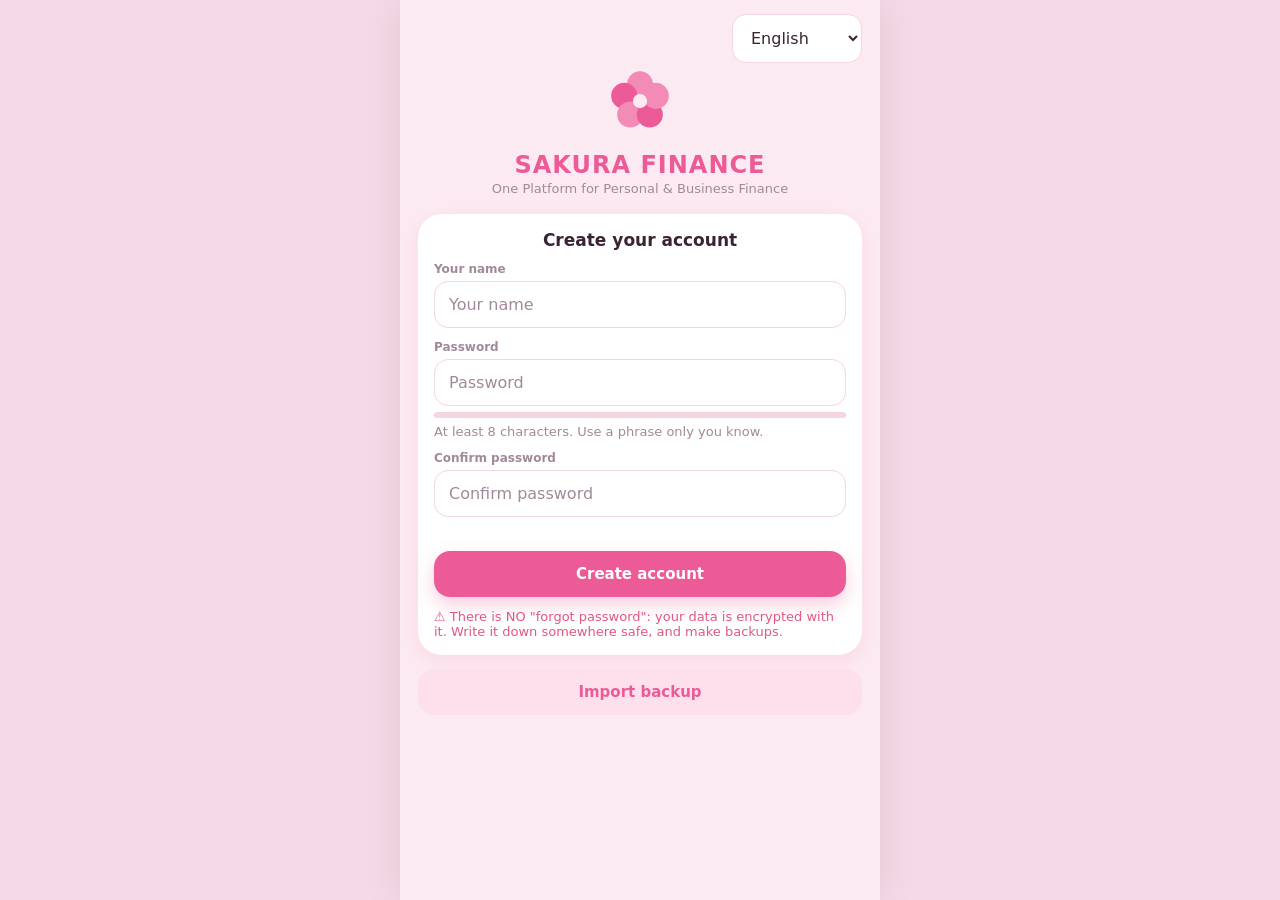
==== index.html @ 0fff2329 "Add files via upload" ====
<!doctype html>
<html lang="en">
<head>
<meta charset="utf-8">
<meta name="viewport" content="width=device-width, initial-scale=1, viewport-fit=cover">
<meta http-equiv="Content-Security-Policy" content="default-src 'none'; script-src 'self'; style-src 'self' 'unsafe-inline'; img-src 'self' data:; manifest-src 'self'; connect-src 'self'; base-uri 'none'; form-action 'none'">
<meta name="theme-color" content="#FDEAF2">
<meta name="referrer" content="no-referrer">
<link rel="manifest" href="manifest.webmanifest">
<link rel="icon" href="icon-192.png">
<link rel="apple-touch-icon" href="icon-192.png">
<title>Sakura Finance</title>
<link rel="stylesheet" href="style.css">
</head>
<body>
<div id="app" aria-live="polite"></div>
<noscript>Sakura Finance needs JavaScript.</noscript>
<script src="langs.js"></script>
<script src="app.js"></script>
</body>
</html>
---- style.css ----
:root{--peach:#FBE8CF;--bg:#FCEAF2;--card:#fff;--ink:#3A2433;--mute:#A08A99;--pink:#EC5B97;--pink2:#F28BB5;--pinkL:#FDE0EC;
--lav:#7F78C8;--lavL:#E2DFF5;--green:#3FA774;--red:#E2587F;--amber:#B97A12;--line:#F4D5E3;--sh:0 6px 20px rgba(236,91,151,.12);--outer:#F5D9E6;--hero1:#F28BB5;--hero2:#EC5B97;--onpink:#fff}
html[data-theme=midnight]{--peach:#2A1519;--bg:#0F0B0D;--card:#1B1518;--ink:#F6ECEF;--mute:#A08E94;--pink:#E5384F;--pink2:#FF6B7F;--pinkL:#2C1C21;--lav:#FF8FA3;--lavL:#3A2A2E;
--green:#3FC283;--red:#FF6478;--amber:#E9A33B;--line:#2E2226;--sh:0 6px 20px rgba(0,0,0,.5);--outer:#050304;--hero1:#E5384F;--hero2:#6E1022}
*{box-sizing:border-box;-webkit-tap-highlight-color:transparent}
html,body{margin:0;height:100%;background:var(--outer);color:var(--ink);font-family:system-ui,-apple-system,"Segoe UI",Roboto,sans-serif}
#app{max-width:480px;height:100%;margin:0 auto;background:var(--bg);position:relative;overflow:hidden;
box-shadow:0 0 40px rgba(0,0,0,.08)}
.screen{position:absolute;inset:0;display:flex;flex-direction:column}
.scroll{flex:1;overflow-y:auto;padding:14px 18px 110px;-webkit-overflow-scrolling:touch}
.center{justify-content:center;align-items:center;padding:28px;text-align:center}
h1{font-size:24px;margin:6px 0}h2{font-size:17px;margin:0}h3{font-size:14px;margin:0;color:var(--mute);font-weight:600}
.logo{width:76px;height:76px}
.brand{color:var(--pink);font-weight:800;letter-spacing:1px;font-size:24px;margin:8px 0 2px}
.sub{color:var(--mute);font-size:13px;margin:0 0 18px}
.card{background:var(--card);border-radius:22px;padding:16px;box-shadow:var(--sh);margin-bottom:14px}
.hero{background:linear-gradient(135deg,var(--hero1),var(--hero2));color:#fff;border-radius:26px;padding:20px;margin-bottom:14px;
box-shadow:0 10px 26px rgba(236,91,151,.35)}
.hero small{opacity:.9}.hero .big{font-size:34px;font-weight:800;margin:6px 0 10px}
.chips{display:flex;gap:8px;flex-wrap:wrap}
.chip{background:rgba(255,255,255,.22);border-radius:14px;padding:6px 12px;font-size:12px;font-weight:600}
.row{display:flex;align-items:center;gap:10px}.sp{flex:1}
.top{display:flex;align-items:center;gap:10px;padding:14px 18px 4px}
.avatar{width:40px;height:40px;border-radius:50%;background:var(--pinkL);color:var(--pink);display:grid;place-items:center;font-weight:800;border:2px solid var(--card);box-shadow:var(--sh)}
.pill{background:var(--card);border:1.5px solid var(--ink);border-radius:20px;padding:6px 14px;font-size:13px;font-weight:600}
.mode{display:flex;background:var(--card);border-radius:18px;padding:3px;box-shadow:var(--sh)}
.mode button{border:0;background:none;padding:6px 9px;border-radius:15px;font-size:12px;font-weight:700;color:var(--mute)}
.mode button.on{background:var(--pink);color:#fff}
button{font:inherit;cursor:pointer}
.btn{border:0;background:var(--pink);color:#fff;border-radius:16px;padding:14px 18px;font-weight:700;font-size:15px;width:100%;box-shadow:0 8px 18px rgba(236,91,151,.3)}
.btn.soft{background:var(--pinkL);color:var(--pink);box-shadow:none}
.btn.danger{background:var(--pinkL);color:var(--red);box-shadow:none}
.btn.small{width:auto;padding:8px 14px;font-size:13px;border-radius:12px}
.btn:disabled{opacity:.5}
input,select{width:100%;border:1.5px solid var(--line);background:var(--card);border-radius:14px;padding:13px 14px;font:inherit;color:var(--ink);outline:none}
input:focus,select:focus{border-color:var(--pink)}
label{display:block;font-size:12px;color:var(--mute);font-weight:600;margin:12px 0 5px;text-align:left}
.err{color:var(--red);font-size:13px;min-height:18px;margin:8px 0}
.ok{color:var(--green);font-size:13px}
.tabs{display:flex;gap:8px;margin:10px 0}
.tab{flex:1;border:0;border-radius:14px;padding:9px 6px;background:var(--card);color:var(--mute);font-weight:700;font-size:13px}
.tab.on{background:var(--pinkL);color:var(--pink)}
.list .it{display:flex;align-items:center;gap:12px;padding:11px 0;border-bottom:1px solid var(--line)}
.list .it:last-child{border:0}
.ic{width:42px;height:42px;border-radius:14px;background:var(--pinkL);display:grid;place-items:center;font-size:20px;flex:none}
.it .nm{font-weight:700;font-size:14px}.it .nt{font-size:12px;color:var(--mute)}
.pos{color:var(--green);font-weight:700}.neg{color:var(--red);font-weight:700}
.nav{position:absolute;left:0;right:0;bottom:0;height:78px;background:var(--card);border-radius:26px 26px 0 0;display:flex;align-items:center;
justify-content:space-around;box-shadow:0 -8px 24px rgba(236,91,151,.14);padding:0 6px calc(env(safe-area-inset-bottom)) }
.nav button{border:0;background:none;color:var(--mute);font-size:10px;font-weight:700;display:flex;flex-direction:column;align-items:center;gap:3px;min-width:56px}
.nav button svg{width:24px;height:24px}.nav button.on{color:var(--pink)}
.nav .fab{width:60px;height:60px;border-radius:50%;background:var(--pink);color:#fff;border:0;font-size:32px;line-height:1;margin-top:-34px;min-width:60px;box-shadow:0 10px 22px rgba(236,91,151,.45)}
.sheet-bg{position:absolute;inset:0;background:rgba(0,0,0,.55);display:flex;align-items:flex-end;z-index:20}
.sheet{background:var(--bg);width:100%;max-height:92%;overflow-y:auto;border-radius:28px 28px 0 0;padding:18px 18px 28px}
.grab{width:44px;height:5px;border-radius:3px;background:var(--line);margin:0 auto 12px}
.seg{display:flex;background:var(--card);border-radius:16px;padding:4px;margin-bottom:10px}
.seg button{flex:1;border:0;background:none;padding:10px;border-radius:12px;font-weight:700;color:var(--mute)}
.seg button.on{background:var(--pink);color:#fff}
.amount{font-size:34px;font-weight:800;text-align:center;border:0;background:none}
.cats{display:grid;grid-template-columns:repeat(4,1fr);gap:8px}
.cat{border:1.5px solid transparent;background:var(--card);border-radius:16px;padding:9px 2px;font-size:11px;font-weight:600;color:var(--ink);display:flex;flex-direction:column;align-items:center;gap:3px}
.cat span{font-size:21px}.cat.on{border-color:var(--pink);background:var(--pinkL)}
.bar{height:9px;border-radius:5px;background:var(--pinkL);overflow:hidden;margin-top:7px}
.bar i{display:block;height:100%;border-radius:5px;background:var(--pink)}
.bar.warn i{background:#E9A33B}.bar.over i{background:var(--red)}
.chat{display:flex;flex-direction:column;gap:8px}
.msg{max-width:84%;padding:10px 14px;border-radius:18px;font-size:14px;white-space:pre-wrap;line-height:1.4}
.msg.me{align-self:flex-end;background:var(--pink);color:#fff;border-bottom-right-radius:5px}
.msg.bot{align-self:flex-start;background:var(--card);border-bottom-left-radius:5px;box-shadow:var(--sh)}
.composer{position:absolute;left:0;right:0;bottom:78px;background:var(--bg);padding:8px 14px;display:flex;gap:8px}
.composer input{flex:1}.composer button{width:52px;border:0;border-radius:14px;background:var(--pink);color:#fff;font-weight:800}
.sugg{display:flex;gap:6px;overflow-x:auto;padding:4px 0 8px}.sugg button{white-space:nowrap;border:0;background:var(--card);border-radius:14px;padding:7px 12px;font-size:12px;font-weight:600;color:var(--pink)}
.kpis{display:grid;grid-template-columns:repeat(3,1fr);gap:8px;margin-bottom:14px}
.kpi{background:var(--card);border-radius:18px;padding:11px;box-shadow:var(--sh)}.kpi b{display:block;font-size:15px;margin-top:3px}
.modes{display:grid;gap:14px;width:100%;margin-top:6px}
.mcard{background:var(--pinkL);border:0;border-radius:22px;padding:22px;text-align:left;color:var(--ink);box-shadow:var(--sh)}
.mcard b{display:block;font-size:19px;margin:10px 0 4px}.mcard small{color:var(--pink);font-size:14px}
.set h3{margin:16px 0 6px}
.toggle{display:flex;justify-content:space-between;align-items:center;padding:10px 0}
.meter{height:6px;border-radius:3px;background:var(--line);margin-top:6px;overflow:hidden}.meter i{display:block;height:100%;width:0;background:var(--red);transition:.2s}
.hide{display:none}
svg text{font-family:inherit}

input::placeholder{color:var(--mute)}select option{background:var(--card);color:var(--ink)}
.btn.soft{color:var(--pink)}.pill{border-color:var(--ink);color:var(--ink)}
.theme{display:flex;gap:10px}.sw{flex:1;border:2px solid var(--line);border-radius:16px;padding:12px;background:var(--card);color:var(--ink);font-weight:700}.sw.on{border-color:var(--pink)}.sw i{display:block;height:26px;border-radius:9px;margin-bottom:6px}
.seg2{display:flex;gap:6px;margin:8px 0}.seg2 button{flex:1;border:0;border-radius:12px;padding:8px;background:var(--pinkL);color:var(--mute);font-weight:700;font-size:12px}.seg2 button.on{background:var(--pink);color:#fff}
textarea{width:100%;border:1.5px solid var(--line);background:var(--card);border-radius:14px;padding:12px;font:inherit;color:var(--ink);min-height:110px;outline:none;resize:vertical}
.det{display:flex;gap:8px;align-items:center;padding:10px 0;border-bottom:1px solid var(--line)}.det:last-child{border:0}.det input[type=checkbox]{width:20px;height:20px;flex:none}.det select{padding:6px;border-radius:10px;font-size:12px;width:112px;flex:none}
.tag{font-size:10px;background:var(--pinkL);color:var(--pink);border-radius:8px;padding:2px 7px;font-weight:700}

.modes .mcard{padding:16px 20px}.modes .mcard b{margin:4px 0 2px}.modes .mcard div{font-size:26px!important}
.mode{max-width:76%}
.composer .mic{background:var(--card,#fff);color:var(--pink);border:1.5px solid var(--pink);font-size:20px}
.composer .mic.on{background:var(--pink);color:#fff;animation:pulse 1s infinite}
@keyframes pulse{50%{opacity:.55}}

.top.warm{background:linear-gradient(180deg,var(--peach),transparent);padding-bottom:10px}
.pillwrap{display:flex;justify-content:center;gap:6px;align-items:center}
.pill{border:1.5px solid var(--ink);background:transparent;color:var(--ink);border-radius:20px;padding:6px 14px;font-weight:600;font-size:14px}
.pill.mid{min-width:112px;text-align:center}.pill:disabled{opacity:.3}
.bell{position:relative;border:0;background:transparent;font-size:22px;padding:4px}
.bell i{position:absolute;top:-2px;right:-2px;background:var(--pink);color:#fff;border-radius:10px;font-size:10px;font-style:normal;padding:1px 5px;font-weight:700}
.cal{display:grid;grid-template-columns:repeat(7,1fr);gap:6px;text-align:center}
.cal .dow{font-size:11px;color:var(--mute)}
.cal .d{border:0;background:transparent;color:var(--ink);border-radius:50%;aspect-ratio:1;font-size:13px;position:relative}
.cal .d.has::after{content:'';position:absolute;bottom:3px;left:50%;width:4px;height:4px;margin-left:-2px;border-radius:50%;background:var(--pink)}
.cal .d.tod{border:1.5px solid var(--pink)}.cal .d.sel{background:var(--pink);color:#fff}.cal .d.sel::after{background:#fff}
.card{border-radius:24px}.nav{border-radius:28px 28px 0 0}
.tab.on{box-shadow:0 4px 12px rgba(236,91,151,.25)}
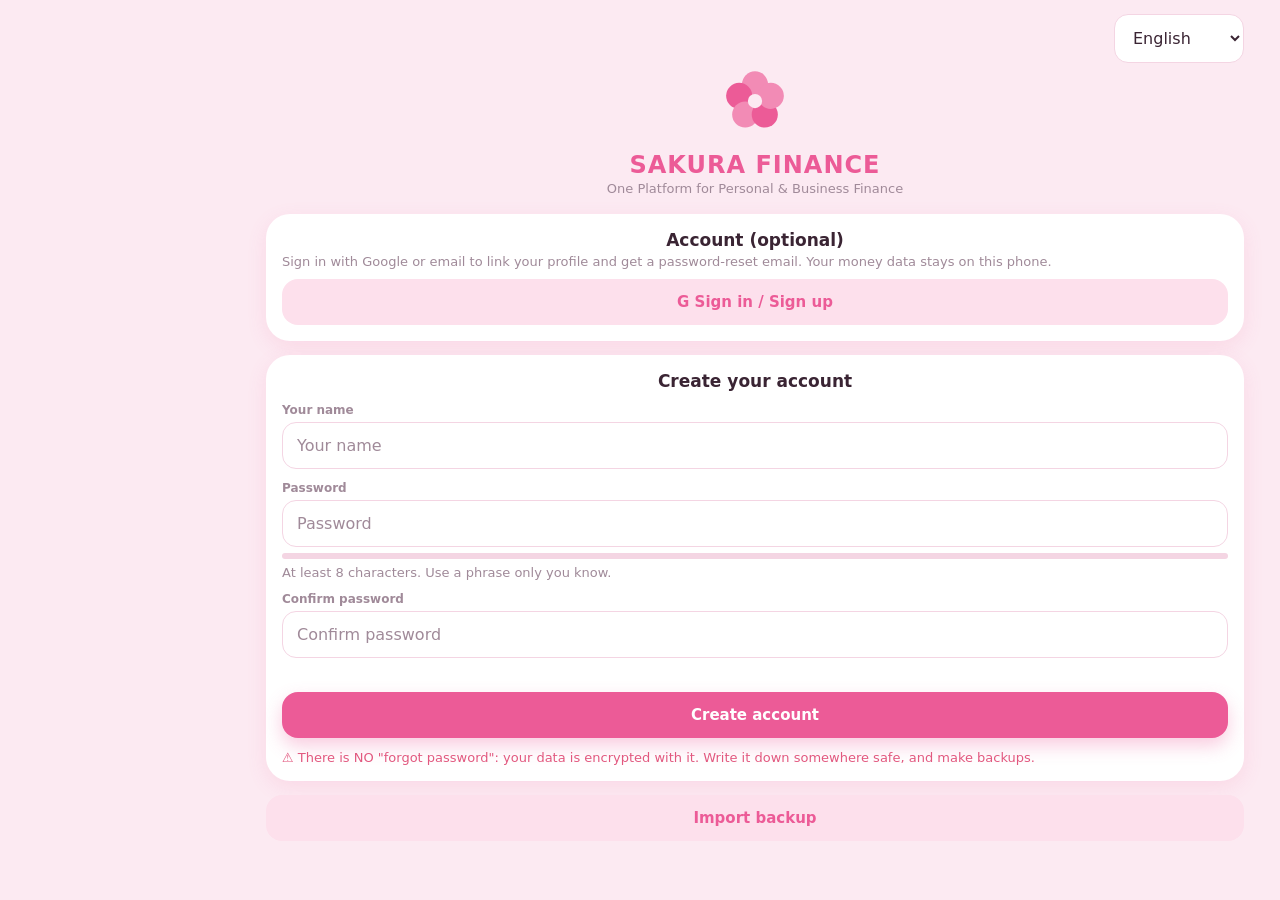
==== commit 8f843396: "Add files via upload" ====
--- a/index.html
+++ b/index.html
@@ -2,7 +2,7 @@
 <html lang="en">
 <head>
 <meta charset="utf-8">
-<meta name="viewport" content="width=device-width, initial-scale=1, viewport-fit=cover">
+<meta name="viewport" content="width=device-width, initial-scale=1, viewport-fit=cover, interactive-widget=resizes-content">
 <meta http-equiv="Content-Security-Policy" content="default-src 'none'; script-src 'self'; style-src 'self' 'unsafe-inline'; img-src 'self' data:; manifest-src 'self'; connect-src 'self'; base-uri 'none'; form-action 'none'">
 <meta name="theme-color" content="#FDEAF2">
 <meta name="referrer" content="no-referrer">
--- a/style.css
+++ b/style.css
@@ -1,5 +1,5 @@
 :root{--peach:#FBE8CF;--bg:#FCEAF2;--card:#fff;--ink:#3A2433;--mute:#A08A99;--pink:#EC5B97;--pink2:#F28BB5;--pinkL:#FDE0EC;
---lav:#7F78C8;--lavL:#E2DFF5;--green:#3FA774;--red:#E2587F;--amber:#B97A12;--line:#F4D5E3;--sh:0 6px 20px rgba(236,91,151,.12);--outer:#F5D9E6;--hero1:#F28BB5;--hero2:#EC5B97;--onpink:#fff}
+--lav:#7F78C8;--lavL:#E2DFF5;--green:#3FA774;--red:#E2587F;--amber:#B97A12;--line:#F4D5E3;--sh:0 6px 20px color-mix(in srgb,var(--pink) 12%,transparent);--outer:#F5D9E6;--hero1:#F28BB5;--hero2:#EC5B97;--onpink:#fff}
 html[data-theme=midnight]{--peach:#2A1519;--bg:#0F0B0D;--card:#1B1518;--ink:#F6ECEF;--mute:#A08E94;--pink:#E5384F;--pink2:#FF6B7F;--pinkL:#2C1C21;--lav:#FF8FA3;--lavL:#3A2A2E;
 --green:#3FC283;--red:#FF6478;--amber:#E9A33B;--line:#2E2226;--sh:0 6px 20px rgba(0,0,0,.5);--outer:#050304;--hero1:#E5384F;--hero2:#6E1022}
 *{box-sizing:border-box;-webkit-tap-highlight-color:transparent}
@@ -15,7 +15,7 @@
 .sub{color:var(--mute);font-size:13px;margin:0 0 18px}
 .card{background:var(--card);border-radius:22px;padding:16px;box-shadow:var(--sh);margin-bottom:14px}
 .hero{background:linear-gradient(135deg,var(--hero1),var(--hero2));color:#fff;border-radius:26px;padding:20px;margin-bottom:14px;
-box-shadow:0 10px 26px rgba(236,91,151,.35)}
+box-shadow:0 10px 26px color-mix(in srgb,var(--pink) 35%,transparent)}
 .hero small{opacity:.9}.hero .big{font-size:34px;font-weight:800;margin:6px 0 10px}
 .chips{display:flex;gap:8px;flex-wrap:wrap}
 .chip{background:rgba(255,255,255,.22);border-radius:14px;padding:6px 12px;font-size:12px;font-weight:600}
@@ -27,7 +27,7 @@
 .mode button{border:0;background:none;padding:6px 9px;border-radius:15px;font-size:12px;font-weight:700;color:var(--mute)}
 .mode button.on{background:var(--pink);color:#fff}
 button{font:inherit;cursor:pointer}
-.btn{border:0;background:var(--pink);color:#fff;border-radius:16px;padding:14px 18px;font-weight:700;font-size:15px;width:100%;box-shadow:0 8px 18px rgba(236,91,151,.3)}
+.btn{border:0;background:var(--pink);color:#fff;border-radius:16px;padding:14px 18px;font-weight:700;font-size:15px;width:100%;box-shadow:0 8px 18px color-mix(in srgb,var(--pink) 30%,transparent)}
 .btn.soft{background:var(--pinkL);color:var(--pink);box-shadow:none}
 .btn.danger{background:var(--pinkL);color:var(--red);box-shadow:none}
 .btn.small{width:auto;padding:8px 14px;font-size:13px;border-radius:12px}
@@ -46,10 +46,10 @@
 .it .nm{font-weight:700;font-size:14px}.it .nt{font-size:12px;color:var(--mute)}
 .pos{color:var(--green);font-weight:700}.neg{color:var(--red);font-weight:700}
 .nav{position:absolute;left:0;right:0;bottom:0;height:78px;background:var(--card);border-radius:26px 26px 0 0;display:flex;align-items:center;
-justify-content:space-around;box-shadow:0 -8px 24px rgba(236,91,151,.14);padding:0 6px calc(env(safe-area-inset-bottom)) }
+justify-content:space-around;box-shadow:0 -8px 24px color-mix(in srgb,var(--pink) 14%,transparent);padding:0 6px calc(env(safe-area-inset-bottom)) }
 .nav button{border:0;background:none;color:var(--mute);font-size:10px;font-weight:700;display:flex;flex-direction:column;align-items:center;gap:3px;min-width:56px}
 .nav button svg{width:24px;height:24px}.nav button.on{color:var(--pink)}
-.nav .fab{width:60px;height:60px;border-radius:50%;background:var(--pink);color:#fff;border:0;font-size:32px;line-height:1;margin-top:-34px;min-width:60px;box-shadow:0 10px 22px rgba(236,91,151,.45)}
+.nav .fab{width:60px;height:60px;border-radius:50%;background:var(--pink);color:#fff;border:0;font-size:32px;line-height:1;margin-top:-34px;min-width:60px;box-shadow:0 10px 22px color-mix(in srgb,var(--pink) 45%,transparent)}
 .sheet-bg{position:absolute;inset:0;background:rgba(0,0,0,.55);display:flex;align-items:flex-end;z-index:20}
 .sheet{background:var(--bg);width:100%;max-height:92%;overflow-y:auto;border-radius:28px 28px 0 0;padding:18px 18px 28px}
 .grab{width:44px;height:5px;border-radius:3px;background:var(--line);margin:0 auto 12px}
@@ -107,4 +107,61 @@
 .cal .d.has::after{content:'';position:absolute;bottom:3px;left:50%;width:4px;height:4px;margin-left:-2px;border-radius:50%;background:var(--pink)}
 .cal .d.tod{border:1.5px solid var(--pink)}.cal .d.sel{background:var(--pink);color:#fff}.cal .d.sel::after{background:#fff}
 .card{border-radius:24px}.nav{border-radius:28px 28px 0 0}
-.tab.on{box-shadow:0 4px 12px rgba(236,91,151,.25)}
+.tab.on{box-shadow:0 4px 12px color-mix(in srgb,var(--pink) 25%,transparent)}
+.avatar{overflow:hidden}.det{margin:6px 0;border-bottom:1px solid var(--pinkL);padding-bottom:6px}.det summary{font-weight:600;padding:6px 0}
+.sheet{position:relative}
+.sheet-x{position:absolute;top:12px;right:14px;width:34px;height:34px;border:0;border-radius:50%;background:var(--pinkL,#fde8f1);color:var(--ink);font-size:16px;z-index:2}
+.backbtn{border:0;background:var(--pinkL,#fde8f1);color:var(--ink);width:36px;height:36px;border-radius:50%;font-size:22px;line-height:1}
+.dots{display:flex;flex-wrap:wrap;gap:12px}
+.dot{width:34px;height:34px;border-radius:50%;border:3px solid var(--card);box-shadow:0 0 0 1.5px var(--line);padding:0;position:relative;cursor:pointer;display:inline-block}
+.dot.on{box-shadow:0 0 0 3px var(--ink)}
+
+/* ===== Desktop layout: auto (>=900px) or forced via data-layout=desktop ===== */
+@media (min-width:900px){
+html:not([data-layout=mobile]) #app{max-width:none;box-shadow:none}
+html:not([data-layout=mobile]) .screen{padding-left:230px}
+html:not([data-layout=mobile]) .nav{left:0;right:auto;top:0;bottom:0;width:230px;height:auto;border-radius:0;flex-direction:column;align-items:stretch;justify-content:flex-start;
+ gap:6px;padding:76px 14px 20px;box-shadow:var(--sh);z-index:5}
+html:not([data-layout=mobile]) .nav::before{content:"🌸 Sakura Finance";position:absolute;top:24px;left:22px;font-weight:800;color:var(--pink);font-size:18px;letter-spacing:.5px}
+html:not([data-layout=mobile]) .nav button{flex-direction:row;font-size:15px;gap:12px;padding:12px 14px;border-radius:14px;width:100%;justify-content:flex-start}
+html:not([data-layout=mobile]) .nav button.on{background:var(--pinkL)}
+html:not([data-layout=mobile]) .nav button:hover{background:var(--pinkL)}
+html:not([data-layout=mobile]) .nav .fab{order:-1;width:100%;height:auto;border-radius:14px;font-size:15px;margin:0 0 10px;padding:13px;justify-content:center;min-width:0}
+html:not([data-layout=mobile]) .nav .fab::after{content:" Add"; font-size:15px;font-weight:700}
+html:not([data-layout=mobile]) .top{padding:20px 36px 6px}
+html:not([data-layout=mobile]) .scroll{padding:14px 36px 40px;width:100%;max-width:1180px;margin:0 auto}
+html:not([data-layout=mobile]) .screen > .scroll{align-self:center}
+html:not([data-layout=mobile]) .composer{left:230px;bottom:0;max-width:none;padding:10px 36px 18px}
+html:not([data-layout=mobile]) .composer input{max-width:900px}
+html:not([data-layout=mobile]) .sheet-bg{align-items:center;justify-content:center}
+html:not([data-layout=mobile]) .sheet{width:520px;max-width:92%;max-height:88%;border-radius:28px;padding-bottom:22px}
+html:not([data-layout=mobile]) .scroll.dash{display:grid;grid-template-columns:repeat(2,minmax(0,1fr));gap:0 20px;align-content:start}
+html:not([data-layout=mobile]) .scroll.dash > .hero,html:not([data-layout=mobile]) .scroll.dash > .kpis,html:not([data-layout=mobile]) .scroll.dash > .btn,html:not([data-layout=mobile]) .scroll.dash > .wide{grid-column:1/-1}
+}
+@media (min-width:1300px){
+html:not([data-layout=mobile]) .scroll.dash{grid-template-columns:repeat(3,minmax(0,1fr))}
+html:not([data-layout=mobile]) .scroll.dash > .span2{grid-column:span 2}
+}
+/* forced desktop on small screens */
+html[data-layout=desktop] #app{max-width:none;box-shadow:none}
+html[data-layout=desktop] .screen{padding-left:230px}
+html[data-layout=desktop] .nav{left:0;right:auto;top:0;bottom:0;width:230px;height:auto;border-radius:0;flex-direction:column;align-items:stretch;justify-content:flex-start;
+ gap:6px;padding:76px 14px 20px;box-shadow:var(--sh);z-index:5}
+html[data-layout=desktop] .nav::before{content:"🌸 Sakura Finance";position:absolute;top:24px;left:22px;font-weight:800;color:var(--pink);font-size:18px;letter-spacing:.5px}
+html[data-layout=desktop] .nav button{flex-direction:row;font-size:15px;gap:12px;padding:12px 14px;border-radius:14px;width:100%;justify-content:flex-start}
+html[data-layout=desktop] .nav button.on{background:var(--pinkL)}
+html[data-layout=desktop] .nav button:hover{background:var(--pinkL)}
+html[data-layout=desktop] .nav .fab{order:-1;width:100%;height:auto;border-radius:14px;font-size:15px;margin:0 0 10px;padding:13px;justify-content:center;min-width:0}
+html[data-layout=desktop] .nav .fab::after{content:" Add"; font-size:15px;font-weight:700}
+html[data-layout=desktop] .top{padding:20px 36px 6px}
+html[data-layout=desktop] .scroll{padding:14px 36px 40px;width:100%;max-width:1180px;margin:0 auto}
+html[data-layout=desktop] .screen > .scroll{align-self:center}
+html[data-layout=desktop] .composer{left:230px;bottom:0;max-width:none;padding:10px 36px 18px}
+html[data-layout=desktop] .composer input{max-width:900px}
+html[data-layout=desktop] .sheet-bg{align-items:center;justify-content:center}
+html[data-layout=desktop] .sheet{width:520px;max-width:92%;max-height:88%;border-radius:28px;padding-bottom:22px}
+html[data-layout=desktop] .scroll.dash{display:grid;grid-template-columns:repeat(2,minmax(0,1fr));gap:0 20px;align-content:start}
+html[data-layout=desktop] .scroll.dash > .hero,html[data-layout=desktop] .scroll.dash > .kpis,html[data-layout=desktop] .scroll.dash > .btn,html[data-layout=desktop] .scroll.dash > .wide{grid-column:1/-1}
+html[data-layout=desktop] .scroll.dash{grid-template-columns:repeat(3,minmax(0,1fr))}
+html[data-layout=desktop] .scroll.dash > .span2{grid-column:span 2}
+.laybtn{border:0;background:var(--card);border-radius:50%;width:36px;height:36px;font-size:17px;box-shadow:var(--sh)}
